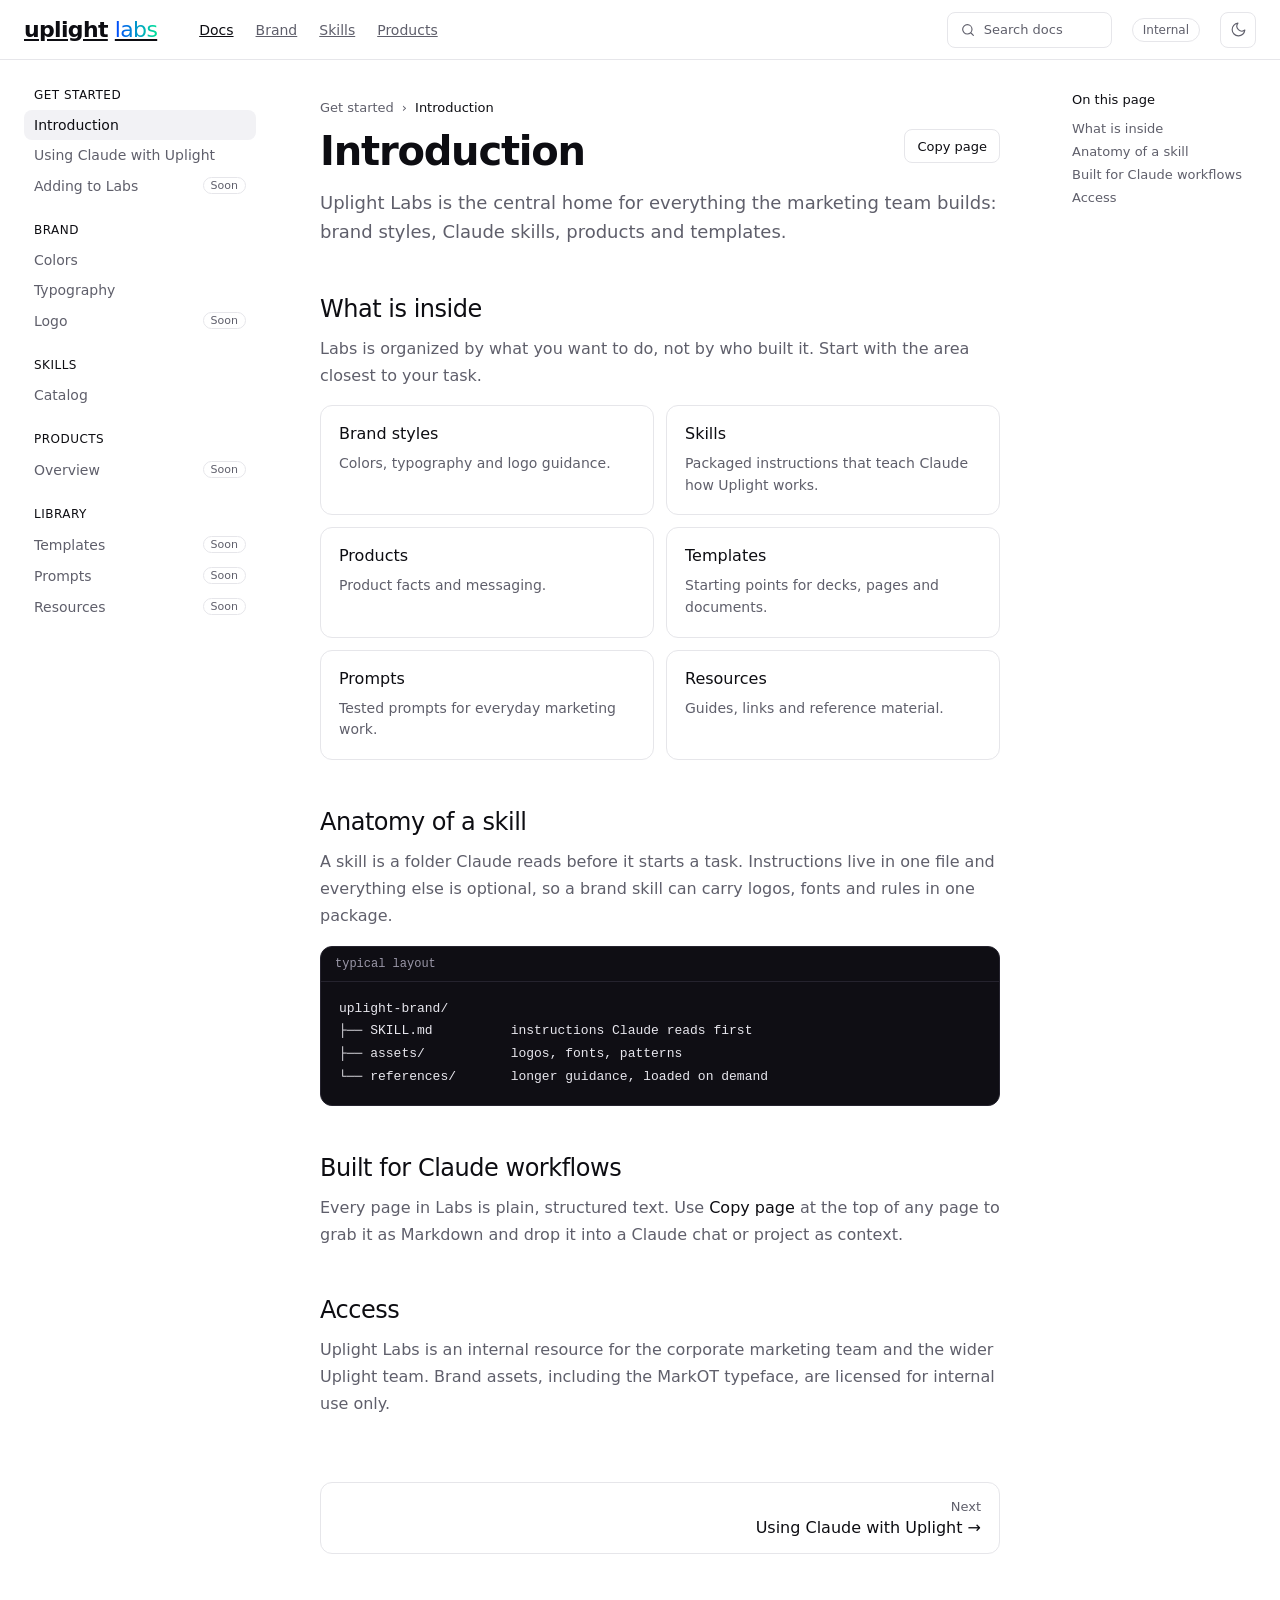
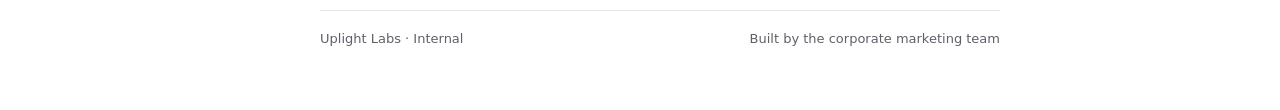
==== index.html @ 3f0a9e51 "Add deployable static site for Vercel index.html, styles.css and app.js port the Labs shell to plain" ====
<!doctype html>
<html lang="en">
<head>
<meta charset="utf-8">
<meta name="viewport" content="width=device-width,initial-scale=1">
<title>Uplight Labs</title>
<meta name="description" content="Central internal home for what the Uplight marketing team builds with Claude.">
<link rel="stylesheet" href="/styles.css">
</head>
<body>
<header><div class="hwrap">
  <button class="iconbtn menubtn" id="menubtn" aria-label="Toggle navigation"><svg width="18" height="18" viewBox="0 0 24 24" fill="none" stroke="currentColor" stroke-width="1.6" stroke-linecap="round"><path d="M4 7h16M4 12h16M4 17h16"/></svg></button>
  <a class="logo" href="#/intro" aria-label="Uplight Labs home"><b>uplight</b><span>labs</span></a>
  <nav class="toplinks" id="topnav" aria-label="Primary"></nav>
  <div class="spacer"></div>
  <button class="btn" id="searchbtn" aria-label="Search"><svg width="16" height="16" viewBox="0 0 24 24" fill="none" stroke="currentColor" stroke-width="1.7" stroke-linecap="round"><circle cx="11" cy="11" r="7"/><path d="M20 20l-3.5-3.5"/></svg><span class="hide-sm" style="padding-right:36px">Search docs</span></button>
  <span class="pill hide-sm">Internal</span>
  <button class="iconbtn" id="themebtn" aria-label="Toggle light and dark theme"><svg width="17" height="17" viewBox="0 0 24 24" fill="none" stroke="currentColor" stroke-width="1.6" stroke-linecap="round" stroke-linejoin="round"><path d="M21 12.8A9 9 0 1 1 11.2 3a7 7 0 0 0 9.8 9.8z"/></svg></button>
</div></header>

<div id="search" role="dialog" aria-label="Search"><div class="sbox">
  <div class="sin"><input id="q" type="text" placeholder="Search pages" aria-label="Search docs"><button class="btn" id="sclose" style="height:28px;font-size:12px">Close</button></div>
  <div id="results"></div>
</div></div>

<div class="shell">
  <aside class="side" id="side" aria-label="Documentation"></aside>
  <main><article>
    <div class="crumb"><span id="cgroup"></span><span>›</span><b id="ctitle"></b></div>
    <div class="titlerow"><h1 id="h1"></h1><button class="btn" id="copybtn">Copy page</button></div>
    <p class="lead" id="lead"></p>

    <section class="page" data-id="intro" data-group="Get started" data-title="Introduction" data-desc="Uplight Labs is the central home for everything the marketing team builds: brand styles, Claude skills, products and templates.">
      <h2 id="what">What is inside</h2>
      <p>Labs is organized by what you want to do, not by who built it. Start with the area closest to your task.</p>
      <div class="grid2">
        <a class="card" href="#/colors"><b>Brand styles</b><span>Colors, typography and logo guidance.</span></a>
        <a class="card" href="#/skills"><b>Skills</b><span>Packaged instructions that teach Claude how Uplight works.</span></a>
        <a class="card" href="#/products"><b>Products</b><span>Product facts and messaging.</span></a>
        <a class="card" href="#/templates"><b>Templates</b><span>Starting points for decks, pages and documents.</span></a>
        <a class="card" href="#/prompts"><b>Prompts</b><span>Tested prompts for everyday marketing work.</span></a>
        <a class="card" href="#/resources"><b>Resources</b><span>Guides, links and reference material.</span></a>
      </div>
      <h2 id="anatomy">Anatomy of a skill</h2>
      <p>A skill is a folder Claude reads before it starts a task. Instructions live in one file and everything else is optional, so a brand skill can carry logos, fonts and rules in one package.</p>
      <div class="code"><div class="codehead"><span class="mono">typical layout</span></div><pre class="mono">uplight-brand/
├── SKILL.md          instructions Claude reads first
├── assets/           logos, fonts, patterns
└── references/       longer guidance, loaded on demand</pre></div>
      <h2 id="claude-flow">Built for Claude workflows</h2>
      <p>Every page in Labs is plain, structured text. Use <strong>Copy page</strong> at the top of any page to grab it as Markdown and drop it into a Claude chat or project as context.</p>
      <h2 id="access">Access</h2>
      <p>Uplight Labs is an internal resource for the corporate marketing team and the wider Uplight team. Brand assets, including the MarkOT typeface, are licensed for internal use only.</p>
    </section>

    <section class="page" data-id="claude" data-group="Get started" data-title="Using Claude with Uplight" data-desc="How to put Uplight skills and brand rules to work in Claude so output stays consistent.">
      <h2 id="steps">Three steps</h2>
      <div class="box">
        <div class="step"><i>1</i><div><b>Find what you need</b><p>Browse the Skills catalog or the Brand section for the asset or workflow you want.</p></div></div>
        <div class="step"><i>2</i><div><b>Bring it into Claude</b><p>Add the skill to your Claude account, or use Copy page to paste a guide into a chat as context.</p></div></div>
        <div class="step"><i>3</i><div><b>Ask for the work</b><p>Describe the deck, page or asset you need. Claude applies the brand rules as it builds.</p></div></div>
      </div>
      <h2 id="notes">Notes</h2>
      <div class="callout"><strong style="color:var(--text);font-weight:500">Placeholder.</strong> Replace these steps with Uplight's exact setup instructions once they are finalized.</div>
    </section>

    <section class="page" data-id="contribute" data-group="Get started" data-title="Adding to Labs" data-desc="How to submit a new skill, template or brand asset to Labs." data-soon></section>

    <section class="page" data-id="colors" data-group="Brand" data-title="Colors" data-desc="The Uplight palette and gradients, with values you can copy.">
      <h2 id="palette">UCC 2027 palette</h2>
      <p>Five colors. Select a swatch to copy its hex value.</p>
      <div class="swatches">
        <button class="sw" data-hex="#00e297"><i style="background:#00e297"></i><span>Green<small>#00e297</small></span></button>
        <button class="sw" data-hex="#0047ff"><i style="background:#0047ff"></i><span>Blue<small>#0047ff</small></span></button>
        <button class="sw" data-hex="#000f9f"><i style="background:#000f9f"></i><span>Deep blue<small>#000f9f</small></span></button>
        <button class="sw" data-hex="#000000"><i style="background:#000"></i><span>Black<small>#000000</small></span></button>
        <button class="sw" data-hex="#ffffff"><i style="background:#fff;border-bottom:1px solid var(--border)"></i><span>White<small>#ffffff</small></span></button>
      </div>
      <h2 id="gradients">Gradients</h2>
      <p>Examples built from the palette. Confirm exact stops against the brand skill before use.</p>
      <div class="grid2"><div style="height:88px;border-radius:12px;background:linear-gradient(90deg,#0047ff,#00e297)"></div><div style="height:88px;border-radius:12px;background:linear-gradient(90deg,#000f9f,#0047ff)"></div></div>
    </section>

    <section class="page" data-id="type" data-group="Brand" data-title="Typography" data-desc="MarkOT weights and the type scale used across Uplight materials.">
      <h2 id="family">MarkOT</h2>
      <div class="box" style="background:var(--surface);padding:28px;display:flex;align-items:flex-end;justify-content:space-between;gap:16px;flex-wrap:wrap"><span style="font-size:96px;line-height:1;font-weight:700;letter-spacing:-.04em">Aa</span><span style="max-width:300px;font-size:14px;line-height:1.6;color:var(--muted)">Licensed to Uplight. Use for internal work and brand output only.</span></div>
      <h2 id="weights">Weights</h2>
      <div class="box">
        <div class="row"><span style="font-size:26px;font-weight:400">Clean energy, simply managed</span><small class="mono">Book · 400</small></div>
        <div class="row"><span style="font-size:26px;font-weight:500">Clean energy, simply managed</span><small class="mono">Medium · 500</small></div>
        <div class="row"><span style="font-size:26px;font-weight:700">Clean energy, simply managed</span><small class="mono">Bold · 700</small></div>
      </div>
      <h2 id="scale">Scale</h2>
      <p>The scale used by this Labs site.</p>
      <div class="box">
        <div class="row"><span style="font-size:40px;font-weight:700;letter-spacing:-.03em;line-height:1.1">Heading</span><small class="mono">40 / Bold</small></div>
        <div class="row"><span style="font-size:24px;font-weight:500;letter-spacing:-.02em">Section title</span><small class="mono">24 / Medium</small></div>
        <div class="row"><span style="font-size:16px">Body copy reads at sixteen pixels.</span><small class="mono">16 / Book</small></div>
        <div class="row"><span style="font-size:13px;color:var(--muted)">Caption and metadata</span><small class="mono">13 / Book</small></div>
      </div>
    </section>

    <section class="page" data-id="logo" data-group="Brand" data-title="Logo" data-desc="Logo files, clear space and usage rules." data-soon></section>

    <section class="page" data-id="skills" data-group="Skills" data-title="Catalog" data-desc="Every Claude skill Uplight maintains, with its current status.">
      <h2 id="catalog">Catalog</h2>
      <div class="table">
        <div class="tr th"><span>Skill</span><span>What it does</span><span>Status</span></div>
        <div class="tr"><b>Uplight UCC Brand</b><span>Applies the UCC 2027 logo, morph mark and pattern, five-color palette, gradients and MarkOT type.</span><span><i class="dot ok"></i>Available</span></div>
        <div class="tr"><span>[Next skill]</span><span>Description goes here.</span><span><i class="dot"></i>Planned</span></div>
        <div class="tr"><span>[Next skill]</span><span>Description goes here.</span><span><i class="dot"></i>Planned</span></div>
      </div>
    </section>

    <section class="page" data-id="products" data-group="Products" data-title="Overview" data-desc="Product information and messaging, in one place." data-soon></section>
    <section class="page" data-id="templates" data-group="Library" data-title="Templates" data-desc="Ready-to-use decks, pages and documents." data-soon></section>
    <section class="page" data-id="prompts" data-group="Library" data-title="Prompts" data-desc="Tested prompts for common marketing tasks." data-soon></section>
    <section class="page" data-id="resources" data-group="Library" data-title="Resources" data-desc="Links, guides and reference material." data-soon></section>

    <div class="pn" id="pn"></div>
    <footer><span>Uplight Labs · Internal</span><span>Built by the corporate marketing team</span></footer>
  </article></main>
  <aside class="toc" id="toc" aria-label="On this page"></aside>
</div>
<script src="/app.js"></script>
</body>
</html>
---- styles.css ----
@font-face{font-family:'MarkOT';src:url(/assets/fonts/MarkOT-Book.otf) format('opentype');font-weight:400;font-display:swap}
@font-face{font-family:'MarkOT';src:url(/assets/fonts/MarkOT-Medium.otf) format('opentype');font-weight:500;font-display:swap}
@font-face{font-family:'MarkOT';src:url(/assets/fonts/MarkOT-Bold.otf) format('opentype');font-weight:700;font-display:swap}
:root{--bg:#fff;--surface:#fafafb;--hover:#f2f2f5;--border:#e6e6ea;--borderStrong:#cfcfd8;--text:#0d0d12;--muted:#5f5f6b;--codebg:#0f0e14;--codetext:#e8e7ee;--codemuted:#9a97a8;--codeborder:#25232e;--focus:#0047ff}
:root[data-theme=dark]{--bg:#0e0c13;--surface:#15131c;--hover:#1c1a25;--border:#26232f;--borderStrong:#3b3748;--text:#f4f3f7;--muted:#a5a2b3;--codebg:#15131c;--codeborder:#26232f;--focus:#4d82ff}
*{box-sizing:border-box}
html{scroll-behavior:smooth}
body{margin:0;background:var(--bg);color:var(--text);font-family:'MarkOT',system-ui,-apple-system,'Segoe UI',sans-serif;-webkit-font-smoothing:antialiased}
button{font:inherit;color:inherit;cursor:pointer;background:none;border:0;padding:0;text-align:left}
a{color:inherit}
:focus-visible{outline:2px solid var(--focus);outline-offset:2px;border-radius:6px}
.mono{font-family:ui-monospace,SFMono-Regular,Menlo,monospace}
header{position:sticky;top:0;z-index:20;height:60px;border-bottom:1px solid var(--border);background:var(--bg)}
.hwrap{height:100%;max-width:1440px;margin:0 auto;padding:0 24px;display:flex;align-items:center;gap:20px}
.logo{display:flex;align-items:baseline;gap:7px;font-size:22px;letter-spacing:-.03em;line-height:1}
.logo b{font-weight:700}
.logo span{font-weight:400;background:linear-gradient(90deg,#0047ff,#00e297);-webkit-background-clip:text;background-clip:text;color:transparent}
.toplinks{display:flex;gap:2px;margin-left:12px}
.toplink{padding:6px 10px;border-radius:8px;font-size:14px;color:var(--muted)}
.toplink:hover,.toplink.active{color:var(--text)}
.toplink:hover{background:var(--hover)}
.spacer{flex:1}
.iconbtn,.btn{display:inline-flex;align-items:center;justify-content:center;gap:8px;border:1px solid var(--border);border-radius:8px;color:var(--muted);transition:.12s}
.iconbtn{width:36px;height:36px}
.btn{height:34px;padding:0 12px;font-size:13px;color:var(--text)}
#searchbtn{height:36px;min-width:36px;color:var(--muted)}
.iconbtn:hover,.btn:hover{border-color:var(--borderStrong);background:var(--hover);color:var(--text)}
.pill{font-size:12px;color:var(--muted);border:1px solid var(--border);border-radius:999px;padding:4px 10px}
.menubtn{display:none}
.shell{max-width:1440px;margin:0 auto;padding:0 24px;display:flex;align-items:flex-start}
.side{width:248px;flex:0 0 248px;padding:28px 16px 40px 0;position:sticky;top:60px;max-height:calc(100vh - 60px);overflow-y:auto}
.grouplabel{padding:0 10px 8px;font-size:12px;font-weight:500;letter-spacing:.04em;text-transform:uppercase}
.group{margin-bottom:22px}
.navitem{display:flex;align-items:center;justify-content:space-between;width:100%;padding:7px 10px;border-radius:8px;font-size:14px;color:var(--muted);text-decoration:none}
.navitem:hover{background:var(--hover);color:var(--text)}
.navitem.active{background:var(--hover);color:var(--text);font-weight:500}
.soon{font-size:11px;border:1px solid var(--border);border-radius:999px;padding:1px 7px}
main{flex:1;min-width:0;padding:40px 48px 64px}
article{max-width:720px}
.crumb{display:flex;align-items:center;gap:8px;font-size:13px;color:var(--muted);margin-bottom:14px}
.crumb b{font-weight:400;color:var(--text)}
.titlerow{display:flex;align-items:flex-start;justify-content:space-between;gap:16px;flex-wrap:wrap}
h1{margin:0;font-size:40px;line-height:1.1;font-weight:700;letter-spacing:-.03em}
.lead{margin:16px 0 0;font-size:18px;line-height:1.6;color:var(--muted)}
h2{margin:48px 0 12px;font-size:24px;font-weight:500;letter-spacing:-.02em;scroll-margin-top:84px}
p{font-size:16px;line-height:1.7;color:var(--muted);margin:0 0 16px}
p strong{color:var(--text);font-weight:500}
.page{display:none}.page.on{display:block}
.grid2{display:grid;grid-template-columns:repeat(2,minmax(0,1fr));gap:12px}
.card{display:flex;flex-direction:column;gap:10px;padding:18px;border:1px solid var(--border);border-radius:12px;text-decoration:none;transition:.15s}
.card:hover{border-color:var(--borderStrong);background:var(--surface)}
.card b{font-size:16px;font-weight:500}.card span{font-size:14px;line-height:1.55;color:var(--muted)}
.code{border:1px solid var(--codeborder);border-radius:12px;background:var(--codebg);overflow:hidden}
.codehead{display:flex;justify-content:space-between;padding:10px 14px;border-bottom:1px solid var(--codeborder);font-size:12px;color:var(--codemuted)}
.code pre{margin:0;padding:16px 18px;overflow-x:auto;font-size:13px;line-height:1.75;color:var(--codetext)}
.box{border:1px solid var(--border);border-radius:12px;overflow:hidden}
.row{display:flex;align-items:baseline;justify-content:space-between;gap:16px;flex-wrap:wrap;padding:16px 20px;border-bottom:1px solid var(--border)}
.row:last-child{border-bottom:0}
.row small{font-size:12px;color:var(--muted)}
.step{display:flex;gap:16px;padding:20px;border-bottom:1px solid var(--border)}.step:last-child{border:0}
.step i{flex:0 0 28px;height:28px;border:1px solid var(--borderStrong);border-radius:99px;display:flex;align-items:center;justify-content:center;font-size:13px;font-style:normal;font-weight:500}
.step b{font-size:16px;font-weight:500}.step p{margin:6px 0 0;font-size:15px}
.callout{padding:16px 18px;border:1px solid var(--border);border-radius:12px;background:var(--surface);font-size:15px;line-height:1.65;color:var(--muted)}
.empty{padding:32px;border:1px dashed var(--borderStrong);border-radius:12px;background:var(--surface)}
.empty b{display:block;font-size:16px;font-weight:500;margin-bottom:8px}.empty span{font-size:15px;line-height:1.65;color:var(--muted)}
.swatches{display:grid;grid-template-columns:repeat(5,minmax(0,1fr));gap:12px}
.sw{display:flex;flex-direction:column;border:1px solid var(--border);border-radius:12px;overflow:hidden}
.sw i{height:96px}.sw span{padding:10px 12px;font-size:14px;font-weight:500}.sw small{display:block;font-size:12px;color:var(--muted);font-weight:400;font-family:ui-monospace,Menlo,monospace}
.table{overflow-x:auto;border:1px solid var(--border);border-radius:12px}
.tr{display:grid;grid-template-columns:minmax(0,1.1fr) minmax(0,2fr) 110px;gap:16px;padding:16px 20px;border-bottom:1px solid var(--border);align-items:center;min-width:560px;font-size:14px;color:var(--muted)}
.tr:last-child{border:0}.tr.th{background:var(--surface);font-size:12px;font-weight:500;letter-spacing:.04em;text-transform:uppercase;padding:12px 20px}
.tr b{font-size:15px;color:var(--text);font-weight:500}
.dot{display:inline-block;width:7px;height:7px;border-radius:99px;margin-right:6px;border:1px solid var(--borderStrong)}.dot.ok{background:#00e297;border-color:#00e297}
.pn{display:flex;gap:12px;flex-wrap:wrap;margin-top:64px}
.pn a{display:flex;flex-direction:column;gap:4px;flex:1 1 220px;padding:16px 18px;border:1px solid var(--border);border-radius:12px;text-decoration:none;font-size:16px;font-weight:500}
.pn a:hover{border-color:var(--borderStrong);background:var(--surface)}.pn a small{font-size:13px;color:var(--muted);font-weight:400}
.pn a.next{text-align:right}
footer{margin-top:56px;padding-top:20px;border-top:1px solid var(--border);display:flex;justify-content:space-between;gap:12px;flex-wrap:wrap;font-size:13px;color:var(--muted)}
.toc{width:208px;flex:0 0 208px;padding:32px 0 40px 24px;position:sticky;top:60px}
.toc b{display:block;font-size:13px;font-weight:500;margin-bottom:10px}
.toc a{display:block;padding:4px 0;font-size:13px;color:var(--muted);text-decoration:none}.toc a:hover{color:var(--text)}
#search{display:none;position:fixed;inset:0;z-index:40;background:rgba(10,10,20,.35);padding:70px 16px}
#search.on{display:flex;justify-content:center;align-items:flex-start}
.sbox{width:100%;max-width:560px;background:var(--bg);border:1px solid var(--borderStrong);border-radius:14px;box-shadow:0 18px 50px rgba(10,10,20,.18);overflow:hidden}
.sin{display:flex;align-items:center;gap:10px;padding:0 14px;border-bottom:1px solid var(--border)}
.sin input{flex:1;min-width:0;height:48px;border:0;outline:0;background:transparent;color:var(--text);font:inherit;font-size:15px}
#results{max-height:320px;overflow-y:auto;padding:8px}
#results a{display:flex;flex-direction:column;gap:2px;padding:10px 12px;border-radius:8px;text-decoration:none;font-size:14px}
#results a:hover{background:var(--hover)}#results small{font-size:12px;color:var(--muted)}
@media(max-width:1179px){.toc{display:none}}
@media(max-width:899px){
 .shell{flex-wrap:wrap}.side{display:none;position:static;width:100%;flex:1 1 100%;max-height:none;padding:16px 0;border-bottom:1px solid var(--border)}
 .side.open{display:block}main{padding:28px 0 48px;flex:1 1 100%}.menubtn{display:inline-flex}.toplinks{display:none}}
@media(max-width:639px){.grid2{grid-template-columns:1fr}.swatches{grid-template-columns:repeat(2,minmax(0,1fr))}h1{font-size:32px}.hide-sm{display:none}.hwrap{padding:0 16px}.shell{padding:0 16px}}
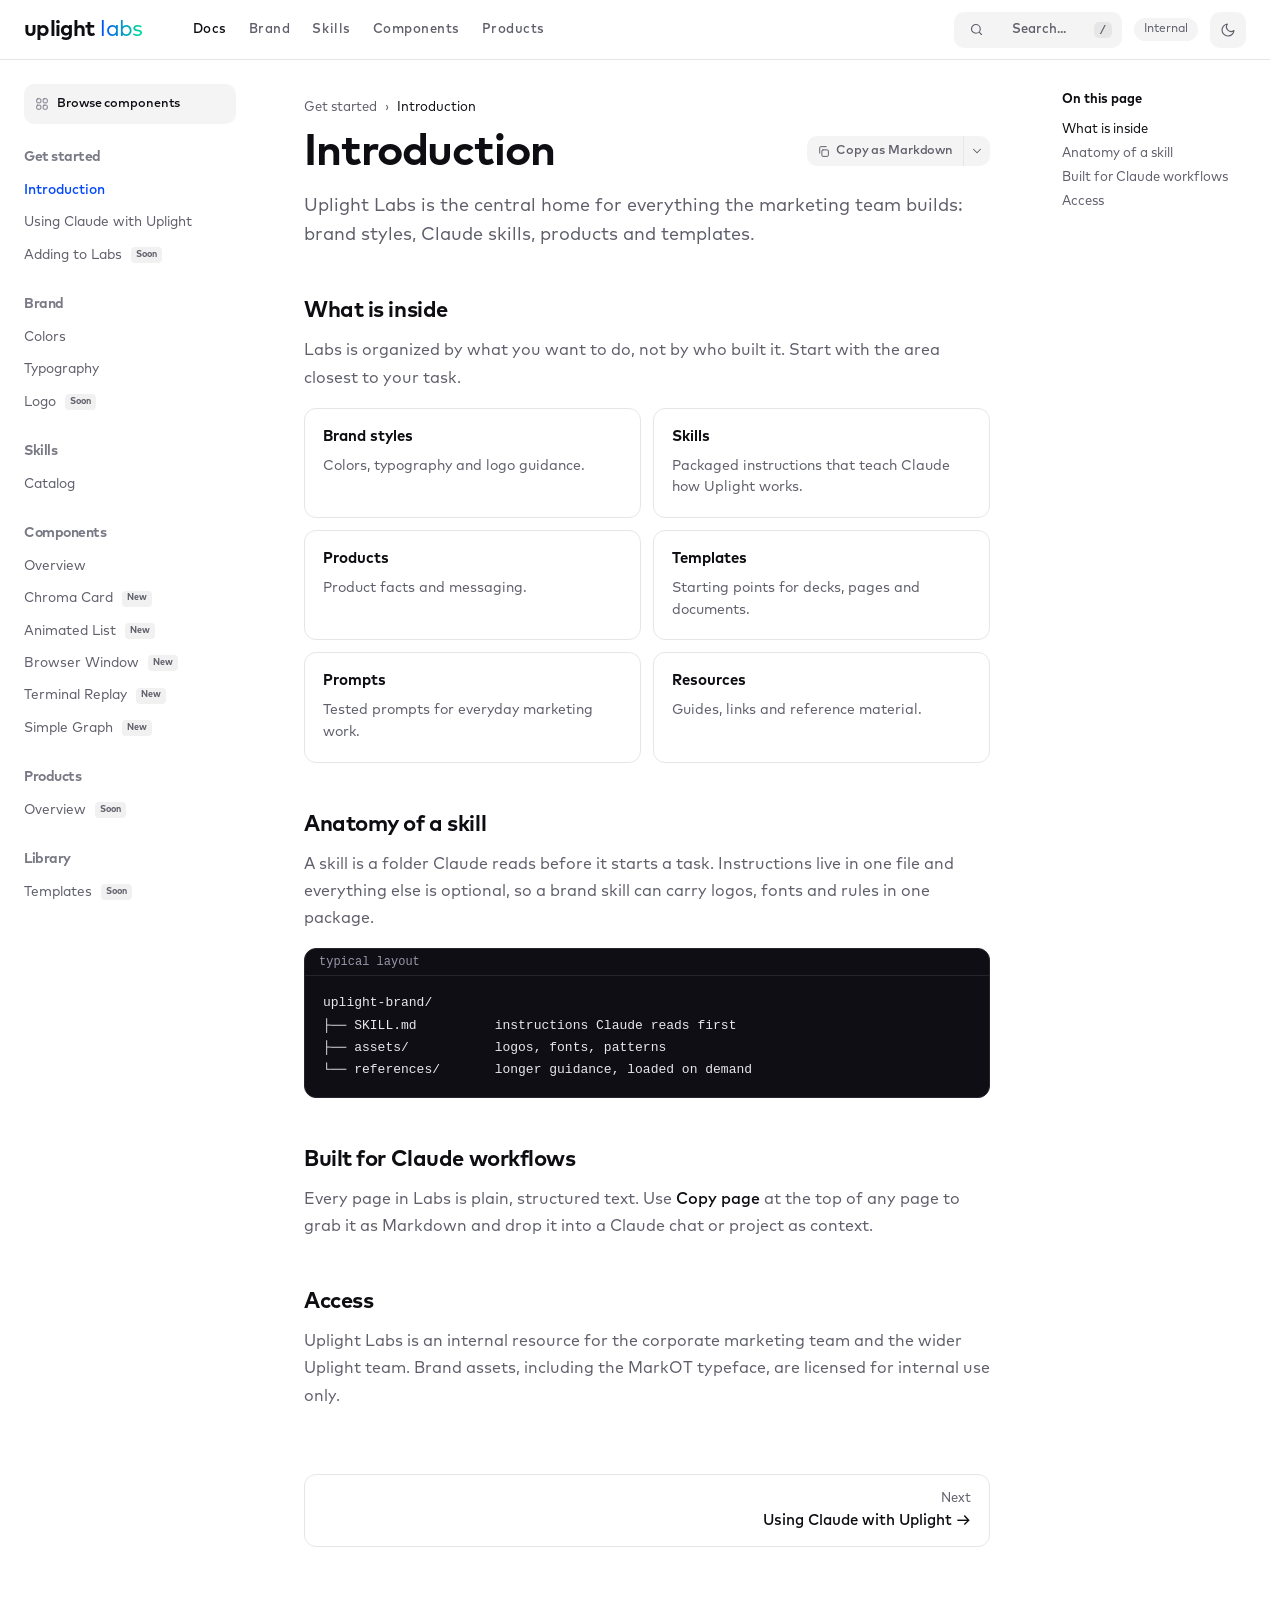
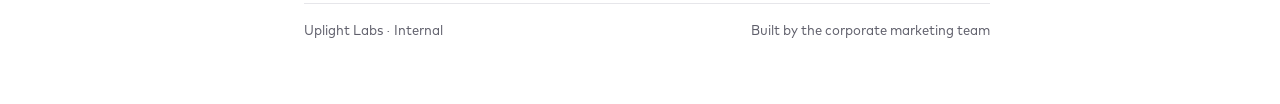
==== commit 47a57b97: "Polish shell, add components, commit MarkOT Stable scrollbar gutter with custom scrollbar, no logo u" ====
--- a/index.html
+++ b/index.html
@@ -5,21 +5,24 @@
 <meta name="viewport" content="width=device-width,initial-scale=1">
 <title>Uplight Labs</title>
 <meta name="description" content="Central internal home for what the Uplight marketing team builds with Claude.">
+<link rel="preload" href="/assets/fonts/MarkOT-Book.otf" as="font" type="font/otf" crossorigin>
+<link rel="preload" href="/assets/fonts/MarkOT-Medium.otf" as="font" type="font/otf" crossorigin>
+<link rel="preload" href="/assets/fonts/MarkOT-Bold.otf" as="font" type="font/otf" crossorigin>
 <link rel="stylesheet" href="/styles.css">
 </head>
 <body>
 <header><div class="hwrap">
-  <button class="iconbtn menubtn" id="menubtn" aria-label="Toggle navigation"><svg width="18" height="18" viewBox="0 0 24 24" fill="none" stroke="currentColor" stroke-width="1.6" stroke-linecap="round"><path d="M4 7h16M4 12h16M4 17h16"/></svg></button>
+  <button class="ctl icon menubtn" id="menubtn" aria-label="Toggle navigation"><svg width="18" height="18" viewBox="0 0 24 24" fill="none" stroke="currentColor" stroke-width="1.6" stroke-linecap="round"><path d="M4 7h16M4 12h16M4 17h16"/></svg></button>
   <a class="logo" href="#/intro" aria-label="Uplight Labs home"><b>uplight</b><span>labs</span></a>
   <nav class="toplinks" id="topnav" aria-label="Primary"></nav>
   <div class="spacer"></div>
-  <button class="btn" id="searchbtn" aria-label="Search"><svg width="16" height="16" viewBox="0 0 24 24" fill="none" stroke="currentColor" stroke-width="1.7" stroke-linecap="round"><circle cx="11" cy="11" r="7"/><path d="M20 20l-3.5-3.5"/></svg><span class="hide-sm" style="padding-right:36px">Search docs</span></button>
+  <button class="ctl" id="searchbtn" aria-label="Search"><svg width="15" height="15" viewBox="0 0 24 24" fill="none" stroke="currentColor" stroke-width="1.8" stroke-linecap="round"><circle cx="11" cy="11" r="7"/><path d="M20 20l-3.5-3.5"/></svg><span class="hide-sm">Search...</span><kbd class="hide-sm">/</kbd></button>
   <span class="pill hide-sm">Internal</span>
-  <button class="iconbtn" id="themebtn" aria-label="Toggle light and dark theme"><svg width="17" height="17" viewBox="0 0 24 24" fill="none" stroke="currentColor" stroke-width="1.6" stroke-linecap="round" stroke-linejoin="round"><path d="M21 12.8A9 9 0 1 1 11.2 3a7 7 0 0 0 9.8 9.8z"/></svg></button>
+  <button class="ctl icon" id="themebtn" aria-label="Toggle light and dark theme"><svg width="16" height="16" viewBox="0 0 24 24" fill="none" stroke="currentColor" stroke-width="1.7" stroke-linecap="round" stroke-linejoin="round"><path d="M21 12.8A9 9 0 1 1 11.2 3a7 7 0 0 0 9.8 9.8z"/></svg></button>
 </div></header>
 
 <div id="search" role="dialog" aria-label="Search"><div class="sbox">
-  <div class="sin"><input id="q" type="text" placeholder="Search pages" aria-label="Search docs"><button class="btn" id="sclose" style="height:28px;font-size:12px">Close</button></div>
+  <div class="sin"><input id="q" type="text" placeholder="Search pages" aria-label="Search docs"><button class="ctl sm" id="sclose">Esc</button></div>
   <div id="results"></div>
 </div></div>
 
@@ -27,7 +30,15 @@
   <aside class="side" id="side" aria-label="Documentation"></aside>
   <main><article>
     <div class="crumb"><span id="cgroup"></span><span>›</span><b id="ctitle"></b></div>
-    <div class="titlerow"><h1 id="h1"></h1><button class="btn" id="copybtn">Copy page</button></div>
+    <div class="titlerow"><h1 id="h1"></h1>
+      <div class="actions" id="actions">
+        <button class="a1" id="copybtn"><svg width="13" height="13" viewBox="0 0 24 24" fill="none" stroke="currentColor" stroke-width="1.8" stroke-linecap="round" stroke-linejoin="round"><rect x="9" y="9" width="12" height="12" rx="2"/><path d="M5 15V5a2 2 0 0 1 2-2h10"/></svg><span id="copylabel">Copy as Markdown</span></button>
+        <button class="a2" id="morebtn" aria-label="More page actions" aria-haspopup="true"><svg width="14" height="14" viewBox="0 0 24 24" fill="none" stroke="currentColor" stroke-width="1.8" stroke-linecap="round" stroke-linejoin="round"><path d="M6 9l6 6 6-6"/></svg></button>
+        <div class="menu" id="menu" role="menu">
+          <button id="copylink" role="menuitem">Copy page link</button>
+          <a href="https://github.com/uplight-design-dev/claude" target="_blank" rel="noopener" role="menuitem">View source on GitHub</a>
+        </div>
+      </div></div>
     <p class="lead" id="lead"></p>
 
     <section class="page" data-id="intro" data-group="Get started" data-title="Introduction" data-desc="Uplight Labs is the central home for everything the marketing team builds: brand styles, Claude skills, products and templates.">
@@ -112,6 +123,27 @@
       </div>
     </section>
 
+    <section class="page" data-id="components" data-group="Components" data-title="Overview" data-desc="Uplight-styled interface components you can copy into decks, pages and prototypes. Each one is plain HTML, CSS and a little JavaScript.">
+      <h2 id="find">Find a component</h2>
+      <div class="grid2" id="compcards"></div>
+      <h2 id="setup">Setup</h2>
+      <p>Components read a few CSS variables, so they follow light and dark automatically. Copy these into your page first.</p>
+      <div class="code"><div class="codehead"><span class="mono">tokens.css</span></div><pre class="mono">:root{
+  --bg:#fff; --surface:#fafafb; --border:#e6e6ea; --borderStrong:#cfcfd8;
+  --text:#0d0d12; --muted:#5f5f6b;
+}
+:root[data-theme=dark]{
+  --bg:#0e0c13; --surface:#15131c; --border:#26232f; --borderStrong:#3b3748;
+  --text:#f4f3f7; --muted:#a5a2b3;
+}</pre></div>
+      <h2 id="about">About these</h2>
+      <p>Ideas for the patterns come from the Interface category of React Bits Pro. These are Uplight-styled rebuilds: original code, MarkOT-friendly, using the Uplight blue and green.</p>
+    </section>
+    <section class="page" data-id="chroma-card" data-group="Components" data-title="Chroma Card" data-component="chroma-card" data-tag="New"></section>
+    <section class="page" data-id="animated-list" data-group="Components" data-title="Animated List" data-component="animated-list" data-tag="New"></section>
+    <section class="page" data-id="browser-window" data-group="Components" data-title="Browser Window" data-component="browser-window" data-tag="New"></section>
+    <section class="page" data-id="terminal-replay" data-group="Components" data-title="Terminal Replay" data-component="terminal-replay" data-tag="New"></section>
+    <section class="page" data-id="simple-graph" data-group="Components" data-title="Simple Graph" data-component="simple-graph" data-tag="New"></section>
     <section class="page" data-id="products" data-group="Products" data-title="Overview" data-desc="Product information and messaging, in one place." data-soon></section>
     <section class="page" data-id="templates" data-group="Library" data-title="Templates" data-desc="Ready-to-use decks, pages and documents." data-soon></section>
     <section class="page" data-id="prompts" data-group="Library" data-title="Prompts" data-desc="Tested prompts for common marketing tasks." data-soon></section>
@@ -122,6 +154,7 @@
   </article></main>
   <aside class="toc" id="toc" aria-label="On this page"></aside>
 </div>
+<script src="/components.js"></script>
 <script src="/app.js"></script>
 </body>
 </html>
--- a/styles.css
+++ b/styles.css
@@ -1,94 +1,166 @@
+/* ---------- Fonts (MarkOT, licensed for Uplight web use) ---------- */
 @font-face{font-family:'MarkOT';src:url(/assets/fonts/MarkOT-Book.otf) format('opentype');font-weight:400;font-display:swap}
 @font-face{font-family:'MarkOT';src:url(/assets/fonts/MarkOT-Medium.otf) format('opentype');font-weight:500;font-display:swap}
 @font-face{font-family:'MarkOT';src:url(/assets/fonts/MarkOT-Bold.otf) format('opentype');font-weight:700;font-display:swap}
-:root{--bg:#fff;--surface:#fafafb;--hover:#f2f2f5;--border:#e6e6ea;--borderStrong:#cfcfd8;--text:#0d0d12;--muted:#5f5f6b;--codebg:#0f0e14;--codetext:#e8e7ee;--codemuted:#9a97a8;--codeborder:#25232e;--focus:#0047ff}
-:root[data-theme=dark]{--bg:#0e0c13;--surface:#15131c;--hover:#1c1a25;--border:#26232f;--borderStrong:#3b3748;--text:#f4f3f7;--muted:#a5a2b3;--codebg:#15131c;--codeborder:#26232f;--focus:#4d82ff}
+
+/* ---------- Tokens ---------- */
+:root{
+  --bg:#fff;--surface:#fafafb;--border:#e6e6ea;--borderStrong:#cfcfd8;--text:#0d0d12;--muted:#5f5f6b;--dim:#7a7a86;
+  --ctl:#f4f4f5;--ctl-hover:#ececee;--ctl-shadow:none;--ctl-line:transparent;
+  --accent:#0047ff;--tag-bg:rgba(13,13,18,.06);--tag-shadow:none;
+  --codebg:#0f0e14;--codetext:#e8e7ee;--codemuted:#9a97a8;--codeborder:#25232e;
+  --scroll:#d4d4da;--scroll-hover:#b9b9c2;
+  --ease:cubic-bezier(.23,1,.32,1);--focus:#0047ff
+}
+:root[data-theme=dark]{
+  --bg:#0e0c13;--surface:#15131c;--border:#26232f;--borderStrong:#3b3748;--text:#f4f3f7;--muted:#a5a2b3;--dim:#8d8a9b;
+  --ctl:rgba(255,255,255,.04);--ctl-hover:rgba(255,255,255,.09);--ctl-shadow:inset 0 1px 0 rgba(255,255,255,.07);--ctl-line:transparent;
+  --accent:#7ba0ff;--tag-bg:rgba(255,255,255,.07);--tag-shadow:inset 0 1px 0 rgba(255,255,255,.043);
+  --codebg:#15131c;--codeborder:#26232f;--scroll:#3b3748;--scroll-hover:#524d63;--focus:#7ba0ff
+}
 *{box-sizing:border-box}
-html{scroll-behavior:smooth}
+
+/* ---------- Scroll: stable gutter (no layout shift) + custom bar ---------- */
+html{overflow-y:scroll;scrollbar-gutter:stable;scroll-behavior:smooth;scrollbar-width:thin;scrollbar-color:var(--scroll) transparent}
+*{scrollbar-width:thin;scrollbar-color:var(--scroll) transparent}
+::-webkit-scrollbar{width:10px;height:10px}
+::-webkit-scrollbar-track{background:transparent}
+::-webkit-scrollbar-thumb{background:var(--scroll);border-radius:999px;border:2px solid var(--bg)}
+::-webkit-scrollbar-thumb:hover{background:var(--scroll-hover)}
+::-webkit-scrollbar-corner{background:transparent}
+.code ::-webkit-scrollbar-thumb,.code ::-webkit-scrollbar-thumb:hover{border-color:var(--codebg)}
+.side{scrollbar-width:none}.side::-webkit-scrollbar{display:none}
+
 body{margin:0;background:var(--bg);color:var(--text);font-family:'MarkOT',system-ui,-apple-system,'Segoe UI',sans-serif;-webkit-font-smoothing:antialiased}
 button{font:inherit;color:inherit;cursor:pointer;background:none;border:0;padding:0;text-align:left}
-a{color:inherit}
+a{color:inherit;text-decoration:none}
 :focus-visible{outline:2px solid var(--focus);outline-offset:2px;border-radius:6px}
 .mono{font-family:ui-monospace,SFMono-Regular,Menlo,monospace}
-header{position:sticky;top:0;z-index:20;height:60px;border-bottom:1px solid var(--border);background:var(--bg)}
-.hwrap{height:100%;max-width:1440px;margin:0 auto;padding:0 24px;display:flex;align-items:center;gap:20px}
-.logo{display:flex;align-items:baseline;gap:7px;font-size:22px;letter-spacing:-.03em;line-height:1}
-.logo b{font-weight:700}
-.logo span{font-weight:400;background:linear-gradient(90deg,#0047ff,#00e297);-webkit-background-clip:text;background-clip:text;color:transparent}
-.toplinks{display:flex;gap:2px;margin-left:12px}
-.toplink{padding:6px 10px;border-radius:8px;font-size:14px;color:var(--muted)}
+
+/* ---------- Controls (React Bits-style: ghost fill, 10px radius, inset highlight, press scale) ---------- */
+.ctl{display:inline-flex;align-items:center;justify-content:center;gap:6px;height:36px;padding:0 12px;border-radius:10px;border:1px solid var(--ctl-line);background:var(--ctl);box-shadow:var(--ctl-shadow);color:var(--muted);font-size:13px;font-weight:500;white-space:nowrap;transition:background .15s var(--ease),color .15s var(--ease),transform .12s var(--ease)}
+.ctl:hover{background:var(--ctl-hover);color:var(--text)}
+.ctl:active{transform:scale(.97)}
+.ctl.icon{width:36px;padding:0}
+.ctl.sm{height:30px;padding:0 10px;font-size:12.5px;border-radius:9px}
+.ctl.primary{color:var(--text)}
+
+/* ---------- Header ---------- */
+header{position:sticky;top:0;z-index:20;height:60px;background:var(--bg);border-bottom:1px solid var(--border)}
+.hwrap{height:100%;max-width:1440px;margin:0 auto;padding:0 24px;display:flex;align-items:center;gap:12px}
+.logo,.logo:hover,.logo:focus{display:flex;align-items:baseline;gap:6px;font-size:22px;letter-spacing:-.03em;line-height:1;text-decoration:none;color:var(--text)}
+.logo b{font-weight:700;text-decoration:none}
+.logo span{font-weight:400;text-decoration:none;background:linear-gradient(90deg,#0047ff,#00e297);-webkit-background-clip:text;background-clip:text;color:transparent;-webkit-text-fill-color:transparent}
+.toplinks{display:flex;gap:2px;margin-left:var(--logo-gap,28px)}
+.toplink{padding:6px 10px;border-radius:12px;font-size:13px;font-weight:500;letter-spacing:.04em;color:var(--muted);transition:color .15s var(--ease),transform .12s var(--ease)}
 .toplink:hover,.toplink.active{color:var(--text)}
-.toplink:hover{background:var(--hover)}
+.toplink:active{transform:scale(.97)}
 .spacer{flex:1}
-.iconbtn,.btn{display:inline-flex;align-items:center;justify-content:center;gap:8px;border:1px solid var(--border);border-radius:8px;color:var(--muted);transition:.12s}
-.iconbtn{width:36px;height:36px}
-.btn{height:34px;padding:0 12px;font-size:13px;color:var(--text)}
-#searchbtn{height:36px;min-width:36px;color:var(--muted)}
-.iconbtn:hover,.btn:hover{border-color:var(--borderStrong);background:var(--hover);color:var(--text)}
-.pill{font-size:12px;color:var(--muted);border:1px solid var(--border);border-radius:999px;padding:4px 10px}
+#searchbtn{padding:0 9px 0 14px;gap:28px}
+kbd{font:inherit;font-size:11px;padding:1px 6px;border-radius:5px;background:var(--tag-bg);color:var(--muted)}
+.pill{font-size:12px;color:var(--muted);border-radius:999px;padding:4px 10px;background:var(--ctl);box-shadow:var(--ctl-shadow)}
 .menubtn{display:none}
+
+/* ---------- Layout ---------- */
 .shell{max-width:1440px;margin:0 auto;padding:0 24px;display:flex;align-items:flex-start}
-.side{width:248px;flex:0 0 248px;padding:28px 16px 40px 0;position:sticky;top:60px;max-height:calc(100vh - 60px);overflow-y:auto}
-.grouplabel{padding:0 10px 8px;font-size:12px;font-weight:500;letter-spacing:.04em;text-transform:uppercase}
-.group{margin-bottom:22px}
-.navitem{display:flex;align-items:center;justify-content:space-between;width:100%;padding:7px 10px;border-radius:8px;font-size:14px;color:var(--muted);text-decoration:none}
-.navitem:hover{background:var(--hover);color:var(--text)}
-.navitem.active{background:var(--hover);color:var(--text);font-weight:500}
-.soon{font-size:11px;border:1px solid var(--border);border-radius:999px;padding:1px 7px}
+.side{width:232px;flex:0 0 232px;padding:24px 20px 40px 0;position:sticky;top:60px;max-height:calc(100vh - 60px);overflow-y:auto}
+.browse{display:flex;align-items:center;gap:8px;width:100%;height:40px;margin-bottom:22px;padding:0 11px;border-radius:10px;background:var(--ctl);box-shadow:var(--ctl-shadow);font-size:12.5px;font-weight:500;letter-spacing:-.1px;color:var(--text);transition:background .16s,transform .16s var(--ease)}
+.browse:hover{background:var(--ctl-hover)}.browse:active{transform:scale(.985)}
+.browse svg{color:var(--dim);flex:none}.browse span{flex:1}
+.group{margin-bottom:26px}
+.grouplabel{margin:0 0 8px;font-size:14px;font-weight:600;letter-spacing:-.5px;color:var(--dim)}
+.navitem{display:flex;align-items:center;gap:7px;width:100%;padding:2px 0;margin-bottom:8px;font-size:13.6px;line-height:20.4px;color:var(--muted);transition:color .2s var(--ease),transform .2s var(--ease)}
+.navitem:hover{color:var(--text)}
+.navitem.active{color:var(--accent);font-weight:500}
+.tag{display:inline-flex;align-items:center;height:16px;padding:0 5px;margin-left:2px;border-radius:4px;background:var(--tag-bg);box-shadow:var(--tag-shadow);font-size:9px;font-weight:600;letter-spacing:.01em;color:var(--muted)}
 main{flex:1;min-width:0;padding:40px 48px 64px}
 article{max-width:720px}
 .crumb{display:flex;align-items:center;gap:8px;font-size:13px;color:var(--muted);margin-bottom:14px}
 .crumb b{font-weight:400;color:var(--text)}
 .titlerow{display:flex;align-items:flex-start;justify-content:space-between;gap:16px;flex-wrap:wrap}
-h1{margin:0;font-size:40px;line-height:1.1;font-weight:700;letter-spacing:-.03em}
+h1{margin:0;font-size:44px;line-height:1.04;font-weight:700;letter-spacing:-.025em}
 .lead{margin:16px 0 0;font-size:18px;line-height:1.6;color:var(--muted)}
-h2{margin:48px 0 12px;font-size:24px;font-weight:500;letter-spacing:-.02em;scroll-margin-top:84px}
+h2{margin:48px 0 12px;font-size:22px;font-weight:600;letter-spacing:-.02em;scroll-margin-top:84px}
 p{font-size:16px;line-height:1.7;color:var(--muted);margin:0 0 16px}
 p strong{color:var(--text);font-weight:500}
 .page{display:none}.page.on{display:block}
+
+/* split page action */
+.actions{display:flex;margin-top:6px;border-radius:10px;background:var(--ctl);box-shadow:var(--ctl-shadow);position:relative;transition:transform .12s var(--ease)}
+.actions button{height:30px;font-size:12.5px;font-weight:500;letter-spacing:-.01em;color:var(--muted);padding:0 10px;display:inline-flex;align-items:center;gap:6px;transition:background-color .2s var(--ease),color .2s var(--ease)}
+.actions button:hover{background:var(--ctl-hover);color:var(--text)}
+.actions .a1{border-radius:9px 0 0 9px}.actions .a2{border-radius:0 9px 9px 0;padding:0 6px;border-left:1px solid var(--border)}
+.menu{display:none;position:absolute;right:0;top:36px;z-index:25;min-width:210px;padding:6px;border-radius:12px;background:var(--bg);border:1px solid var(--borderStrong);box-shadow:0 14px 40px rgba(10,10,20,.16)}
+.menu.on{display:block}
+.menu a,.menu button{display:flex;width:100%;height:32px;align-items:center;gap:8px;padding:0 10px;border-radius:8px;font-size:13px;color:var(--muted)}
+.menu a:hover,.menu button:hover{background:var(--ctl-hover);color:var(--text)}
+
 .grid2{display:grid;grid-template-columns:repeat(2,minmax(0,1fr));gap:12px}
-.card{display:flex;flex-direction:column;gap:10px;padding:18px;border:1px solid var(--border);border-radius:12px;text-decoration:none;transition:.15s}
+.card{display:flex;flex-direction:column;gap:10px;padding:18px;border:1px solid var(--border);border-radius:12px;transition:border-color .15s,background .15s}
 .card:hover{border-color:var(--borderStrong);background:var(--surface)}
-.card b{font-size:16px;font-weight:500}.card span{font-size:14px;line-height:1.55;color:var(--muted)}
+.card b{font-size:15px;font-weight:600;display:flex;align-items:center;gap:7px}.card span{font-size:14px;line-height:1.55;color:var(--muted)}
+.card svg{color:var(--dim)}
+
+/* code */
 .code{border:1px solid var(--codeborder);border-radius:12px;background:var(--codebg);overflow:hidden}
-.codehead{display:flex;justify-content:space-between;padding:10px 14px;border-bottom:1px solid var(--codeborder);font-size:12px;color:var(--codemuted)}
-.code pre{margin:0;padding:16px 18px;overflow-x:auto;font-size:13px;line-height:1.75;color:var(--codetext)}
+.codehead{display:flex;align-items:center;justify-content:space-between;gap:8px;padding:6px 8px 6px 14px;border-bottom:1px solid var(--codeborder);font-size:12px;color:var(--codemuted)}
+.tabs{display:flex;gap:2px}
+.tabs button{height:28px;padding:0 10px;border-radius:7px;font-size:12px;font-weight:500;color:var(--codemuted);transition:color .15s,background .15s}
+.tabs button:hover{color:#fff}.tabs button.on{background:rgba(255,255,255,.09);color:#fff}
+.codehead .copy{height:28px;padding:0 10px;border-radius:7px;font-size:12px;font-weight:500;color:var(--codemuted);transition:color .15s,background .15s}
+.codehead .copy:hover{background:rgba(255,255,255,.09);color:#fff}
+.code pre{margin:0;padding:16px 18px;overflow:auto;max-height:460px;font-size:13px;line-height:1.7;color:var(--codetext);tab-size:2}
+.pane{display:none}.pane.on{display:block}
+
+/* demo */
+.demo{position:relative;border:1px solid var(--border);border-radius:12px;padding:56px 28px 32px;background:var(--surface);background-image:radial-gradient(var(--border) 1px,transparent 1px);background-size:18px 18px;min-height:240px;display:flex;align-items:center;justify-content:center}
+.demo>.stage{width:100%;max-width:560px}
+.demo .replay{position:absolute;top:12px;right:12px}
+.demo .badge{position:absolute;top:16px;left:16px;font-size:12px;color:var(--dim)}
+
 .box{border:1px solid var(--border);border-radius:12px;overflow:hidden}
 .row{display:flex;align-items:baseline;justify-content:space-between;gap:16px;flex-wrap:wrap;padding:16px 20px;border-bottom:1px solid var(--border)}
-.row:last-child{border-bottom:0}
-.row small{font-size:12px;color:var(--muted)}
+.row:last-child{border-bottom:0}.row small{font-size:12px;color:var(--muted)}
 .step{display:flex;gap:16px;padding:20px;border-bottom:1px solid var(--border)}.step:last-child{border:0}
 .step i{flex:0 0 28px;height:28px;border:1px solid var(--borderStrong);border-radius:99px;display:flex;align-items:center;justify-content:center;font-size:13px;font-style:normal;font-weight:500}
 .step b{font-size:16px;font-weight:500}.step p{margin:6px 0 0;font-size:15px}
 .callout{padding:16px 18px;border:1px solid var(--border);border-radius:12px;background:var(--surface);font-size:15px;line-height:1.65;color:var(--muted)}
+.callout strong{color:var(--text);font-weight:500}
 .empty{padding:32px;border:1px dashed var(--borderStrong);border-radius:12px;background:var(--surface)}
 .empty b{display:block;font-size:16px;font-weight:500;margin-bottom:8px}.empty span{font-size:15px;line-height:1.65;color:var(--muted)}
 .swatches{display:grid;grid-template-columns:repeat(5,minmax(0,1fr));gap:12px}
-.sw{display:flex;flex-direction:column;border:1px solid var(--border);border-radius:12px;overflow:hidden}
+.sw{display:flex;flex-direction:column;border:1px solid var(--border);border-radius:12px;overflow:hidden;transition:transform .12s var(--ease),border-color .15s}
+.sw:hover{border-color:var(--borderStrong)}.sw:active{transform:scale(.98)}
 .sw i{height:96px}.sw span{padding:10px 12px;font-size:14px;font-weight:500}.sw small{display:block;font-size:12px;color:var(--muted);font-weight:400;font-family:ui-monospace,Menlo,monospace}
 .table{overflow-x:auto;border:1px solid var(--border);border-radius:12px}
 .tr{display:grid;grid-template-columns:minmax(0,1.1fr) minmax(0,2fr) 110px;gap:16px;padding:16px 20px;border-bottom:1px solid var(--border);align-items:center;min-width:560px;font-size:14px;color:var(--muted)}
 .tr:last-child{border:0}.tr.th{background:var(--surface);font-size:12px;font-weight:500;letter-spacing:.04em;text-transform:uppercase;padding:12px 20px}
 .tr b{font-size:15px;color:var(--text);font-weight:500}
+.tr.two{grid-template-columns:minmax(0,1fr) minmax(0,2fr)}
 .dot{display:inline-block;width:7px;height:7px;border-radius:99px;margin-right:6px;border:1px solid var(--borderStrong)}.dot.ok{background:#00e297;border-color:#00e297}
 .pn{display:flex;gap:12px;flex-wrap:wrap;margin-top:64px}
-.pn a{display:flex;flex-direction:column;gap:4px;flex:1 1 220px;padding:16px 18px;border:1px solid var(--border);border-radius:12px;text-decoration:none;font-size:16px;font-weight:500}
+.pn a{display:flex;flex-direction:column;gap:4px;flex:1 1 220px;padding:16px 18px;border:1px solid var(--border);border-radius:12px;font-size:15px;font-weight:500;transition:border-color .15s,background .15s}
 .pn a:hover{border-color:var(--borderStrong);background:var(--surface)}.pn a small{font-size:13px;color:var(--muted);font-weight:400}
 .pn a.next{text-align:right}
 footer{margin-top:56px;padding-top:20px;border-top:1px solid var(--border);display:flex;justify-content:space-between;gap:12px;flex-wrap:wrap;font-size:13px;color:var(--muted)}
 .toc{width:208px;flex:0 0 208px;padding:32px 0 40px 24px;position:sticky;top:60px}
-.toc b{display:block;font-size:13px;font-weight:500;margin-bottom:10px}
-.toc a{display:block;padding:4px 0;font-size:13px;color:var(--muted);text-decoration:none}.toc a:hover{color:var(--text)}
-#search{display:none;position:fixed;inset:0;z-index:40;background:rgba(10,10,20,.35);padding:70px 16px}
+.toc b{display:block;font-size:13px;font-weight:600;margin-bottom:10px}
+.toc a{display:block;padding:4px 0;font-size:13px;color:var(--muted);transition:color .15s}.toc a:hover,.toc a.on{color:var(--text)}
+#search{display:none;position:fixed;inset:0;z-index:40;background:rgba(10,10,20,.4);padding:70px 16px}
 #search.on{display:flex;justify-content:center;align-items:flex-start}
 .sbox{width:100%;max-width:560px;background:var(--bg);border:1px solid var(--borderStrong);border-radius:14px;box-shadow:0 18px 50px rgba(10,10,20,.18);overflow:hidden}
-.sin{display:flex;align-items:center;gap:10px;padding:0 14px;border-bottom:1px solid var(--border)}
+.sin{display:flex;align-items:center;gap:10px;padding:0 10px 0 14px;border-bottom:1px solid var(--border)}
 .sin input{flex:1;min-width:0;height:48px;border:0;outline:0;background:transparent;color:var(--text);font:inherit;font-size:15px}
 #results{max-height:320px;overflow-y:auto;padding:8px}
-#results a{display:flex;flex-direction:column;gap:2px;padding:10px 12px;border-radius:8px;text-decoration:none;font-size:14px}
-#results a:hover{background:var(--hover)}#results small{font-size:12px;color:var(--muted)}
+#results a{display:flex;flex-direction:column;gap:2px;padding:10px 12px;border-radius:8px;font-size:14px}
+#results a:hover{background:var(--ctl-hover)}#results small{font-size:12px;color:var(--muted)}
+
 @media(max-width:1179px){.toc{display:none}}
 @media(max-width:899px){
- .shell{flex-wrap:wrap}.side{display:none;position:static;width:100%;flex:1 1 100%;max-height:none;padding:16px 0;border-bottom:1px solid var(--border)}
- .side.open{display:block}main{padding:28px 0 48px;flex:1 1 100%}.menubtn{display:inline-flex}.toplinks{display:none}}
-@media(max-width:639px){.grid2{grid-template-columns:1fr}.swatches{grid-template-columns:repeat(2,minmax(0,1fr))}h1{font-size:32px}.hide-sm{display:none}.hwrap{padding:0 16px}.shell{padding:0 16px}}
+  .shell{flex-wrap:wrap}.side{display:none;position:static;width:100%;flex:1 1 100%;max-height:none;padding:16px 0;border-bottom:1px solid var(--border)}
+  .side.open{display:block}main{padding:28px 0 48px;flex:1 1 100%}.menubtn{display:inline-flex}.toplinks{display:none}}
+@media(max-width:639px){.grid2{grid-template-columns:1fr}.swatches{grid-template-columns:repeat(2,minmax(0,1fr))}h1{font-size:34px}.hide-sm{display:none}.hwrap{padding:0 16px}.shell{padding:0 16px}#searchbtn{padding:0;gap:0;width:36px}.demo{padding:56px 14px 24px}}
+@media(prefers-reduced-motion:reduce){*{transition:none!important}.ctl:active,.actions:active{transform:none}}
+
+/* ---------- Uplight components (shown on the Components pages) ---------- */
+p code,.step code{font-family:ui-monospace,SFMono-Regular,Menlo,monospace;font-size:.86em;padding:2px 6px;border-radius:6px;background:var(--ctl);color:var(--text)}
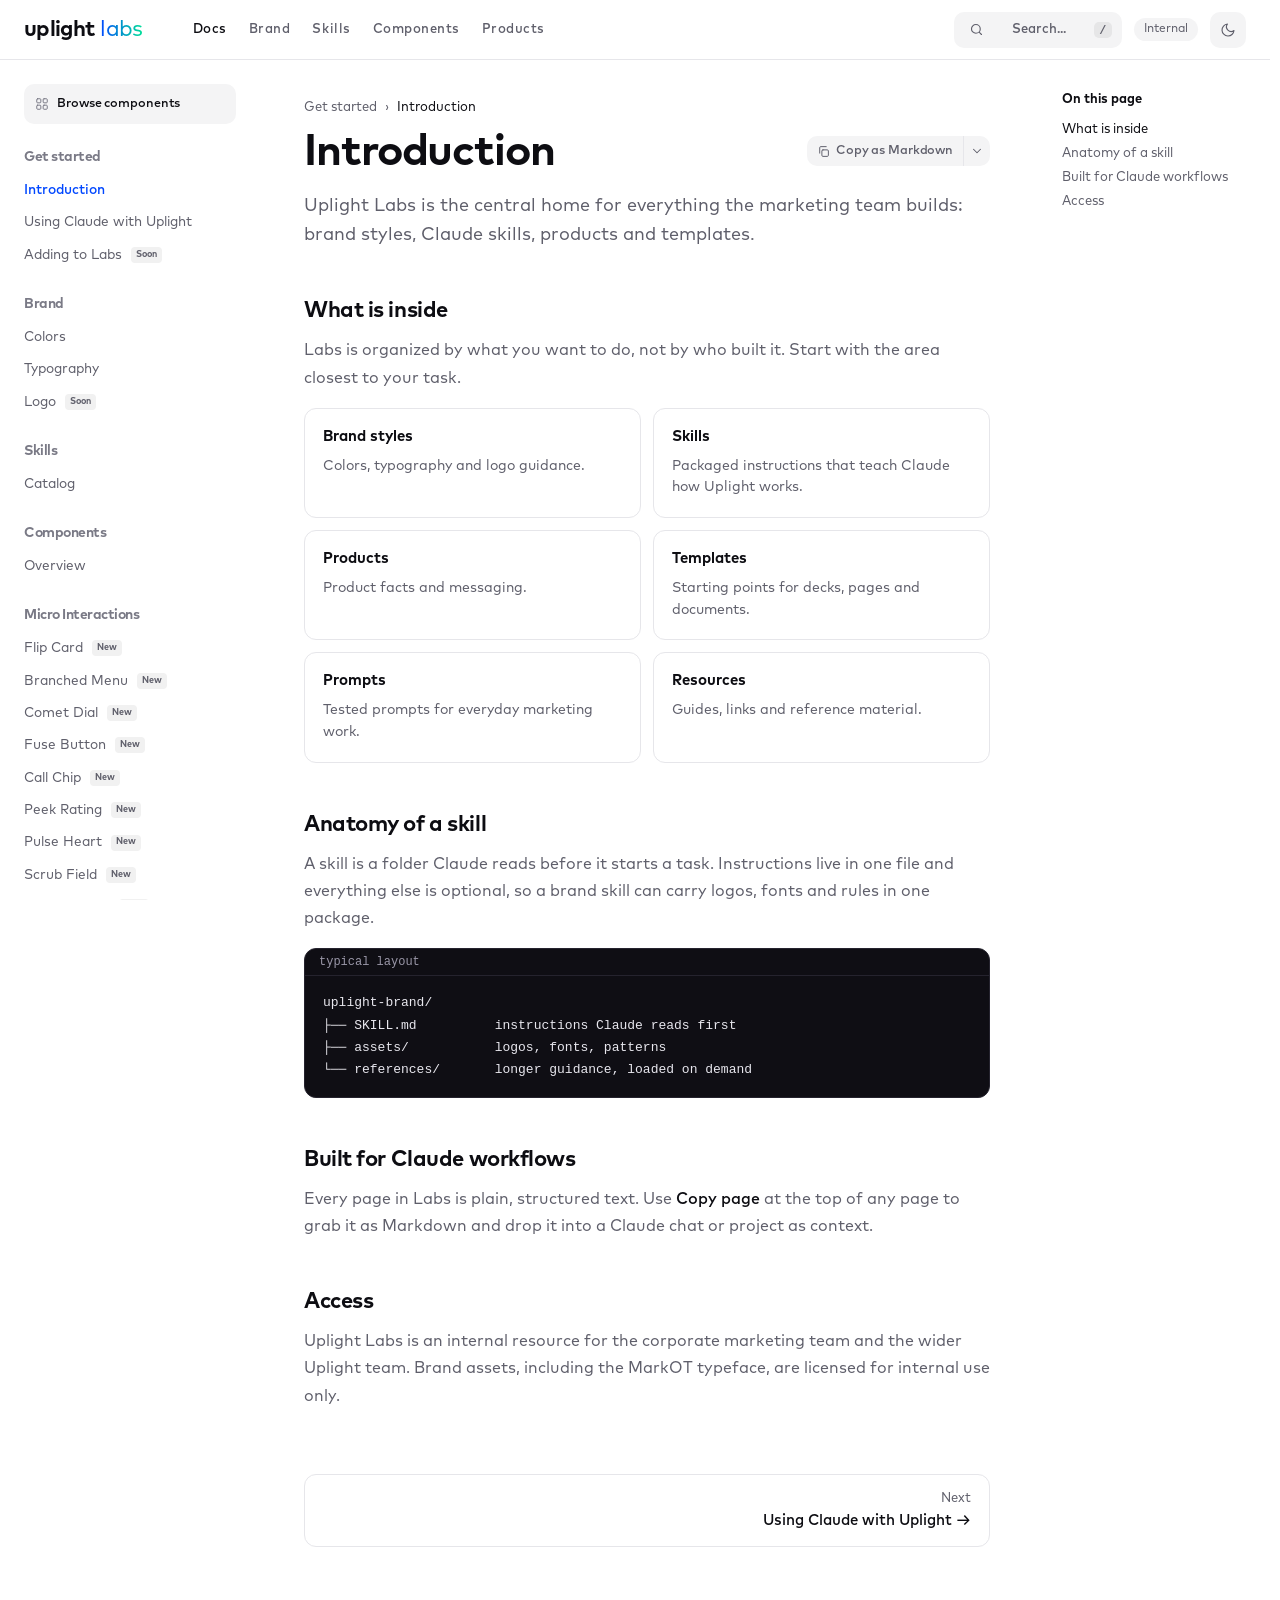
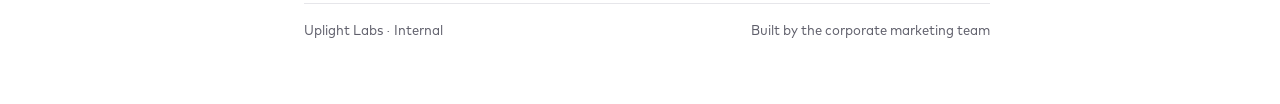
==== commit 873d437a: "Add 16 Uplight-styled components Nine micro interactions, signal map, stipple gradient, animated fee" ====
--- a/index.html
+++ b/index.html
@@ -124,8 +124,7 @@
     </section>
 
     <section class="page" data-id="components" data-group="Components" data-title="Overview" data-desc="Uplight-styled interface components you can copy into decks, pages and prototypes. Each one is plain HTML, CSS and a little JavaScript.">
-      <h2 id="find">Find a component</h2>
-      <div class="grid2" id="compcards"></div>
+      <div id="compcards"></div>
       <h2 id="setup">Setup</h2>
       <p>Components read a few CSS variables, so they follow light and dark automatically. Copy these into your page first.</p>
       <div class="code"><div class="codehead"><span class="mono">tokens.css</span></div><pre class="mono">:root{
@@ -137,13 +136,8 @@
   --text:#f4f3f7; --muted:#a5a2b3;
 }</pre></div>
       <h2 id="about">About these</h2>
-      <p>Ideas for the patterns come from the Interface category of React Bits Pro. These are Uplight-styled rebuilds: original code, MarkOT-friendly, using the Uplight blue and green.</p>
+      <p>The patterns are inspired by React Bits and React Bits Pro. These are Uplight rebuilds with original code, using the Uplight blue and green and MarkOT.</p>
     </section>
-    <section class="page" data-id="chroma-card" data-group="Components" data-title="Chroma Card" data-component="chroma-card" data-tag="New"></section>
-    <section class="page" data-id="animated-list" data-group="Components" data-title="Animated List" data-component="animated-list" data-tag="New"></section>
-    <section class="page" data-id="browser-window" data-group="Components" data-title="Browser Window" data-component="browser-window" data-tag="New"></section>
-    <section class="page" data-id="terminal-replay" data-group="Components" data-title="Terminal Replay" data-component="terminal-replay" data-tag="New"></section>
-    <section class="page" data-id="simple-graph" data-group="Components" data-title="Simple Graph" data-component="simple-graph" data-tag="New"></section>
     <section class="page" data-id="products" data-group="Products" data-title="Overview" data-desc="Product information and messaging, in one place." data-soon></section>
     <section class="page" data-id="templates" data-group="Library" data-title="Templates" data-desc="Ready-to-use decks, pages and documents." data-soon></section>
     <section class="page" data-id="prompts" data-group="Library" data-title="Prompts" data-desc="Tested prompts for common marketing tasks." data-soon></section>
@@ -155,6 +149,9 @@
   <aside class="toc" id="toc" aria-label="On this page"></aside>
 </div>
 <script src="/components.js"></script>
+<script src="/components-micro.js"></script>
+<script src="/components-interface.js"></script>
+<script src="/components-blocks.js"></script>
 <script src="/app.js"></script>
 </body>
 </html>
--- a/styles.css
+++ b/styles.css
@@ -46,7 +46,7 @@
 .ctl.primary{color:var(--text)}
 
 /* ---------- Header ---------- */
-header{position:sticky;top:0;z-index:20;height:60px;background:var(--bg);border-bottom:1px solid var(--border)}
+body>header{position:sticky;top:0;z-index:20;height:60px;background:var(--bg);border-bottom:1px solid var(--border)}
 .hwrap{height:100%;max-width:1440px;margin:0 auto;padding:0 24px;display:flex;align-items:center;gap:12px}
 .logo,.logo:hover,.logo:focus{display:flex;align-items:baseline;gap:6px;font-size:22px;letter-spacing:-.03em;line-height:1;text-decoration:none;color:var(--text)}
 .logo b{font-weight:700;text-decoration:none}
@@ -164,3 +164,9 @@
 
 /* ---------- Uplight components (shown on the Components pages) ---------- */
 p code,.step code{font-family:ui-monospace,SFMono-Regular,Menlo,monospace;font-size:.86em;padding:2px 6px;border-radius:6px;background:var(--ctl);color:var(--text)}
+.demo.wide{padding:44px 16px 16px}.demo.wide>.stage{max-width:none}
+.demo.flush{padding:0;display:block;min-height:0;background:var(--bg);background-image:none;overflow:hidden}
+.demo.flush>.stage{max-width:none}
+.demo.flush .replay,.demo.wide .replay{z-index:3}
+.demo.wide.flush{padding:0}
+.card b .tag{font-size:9px;line-height:1;color:var(--muted)}
